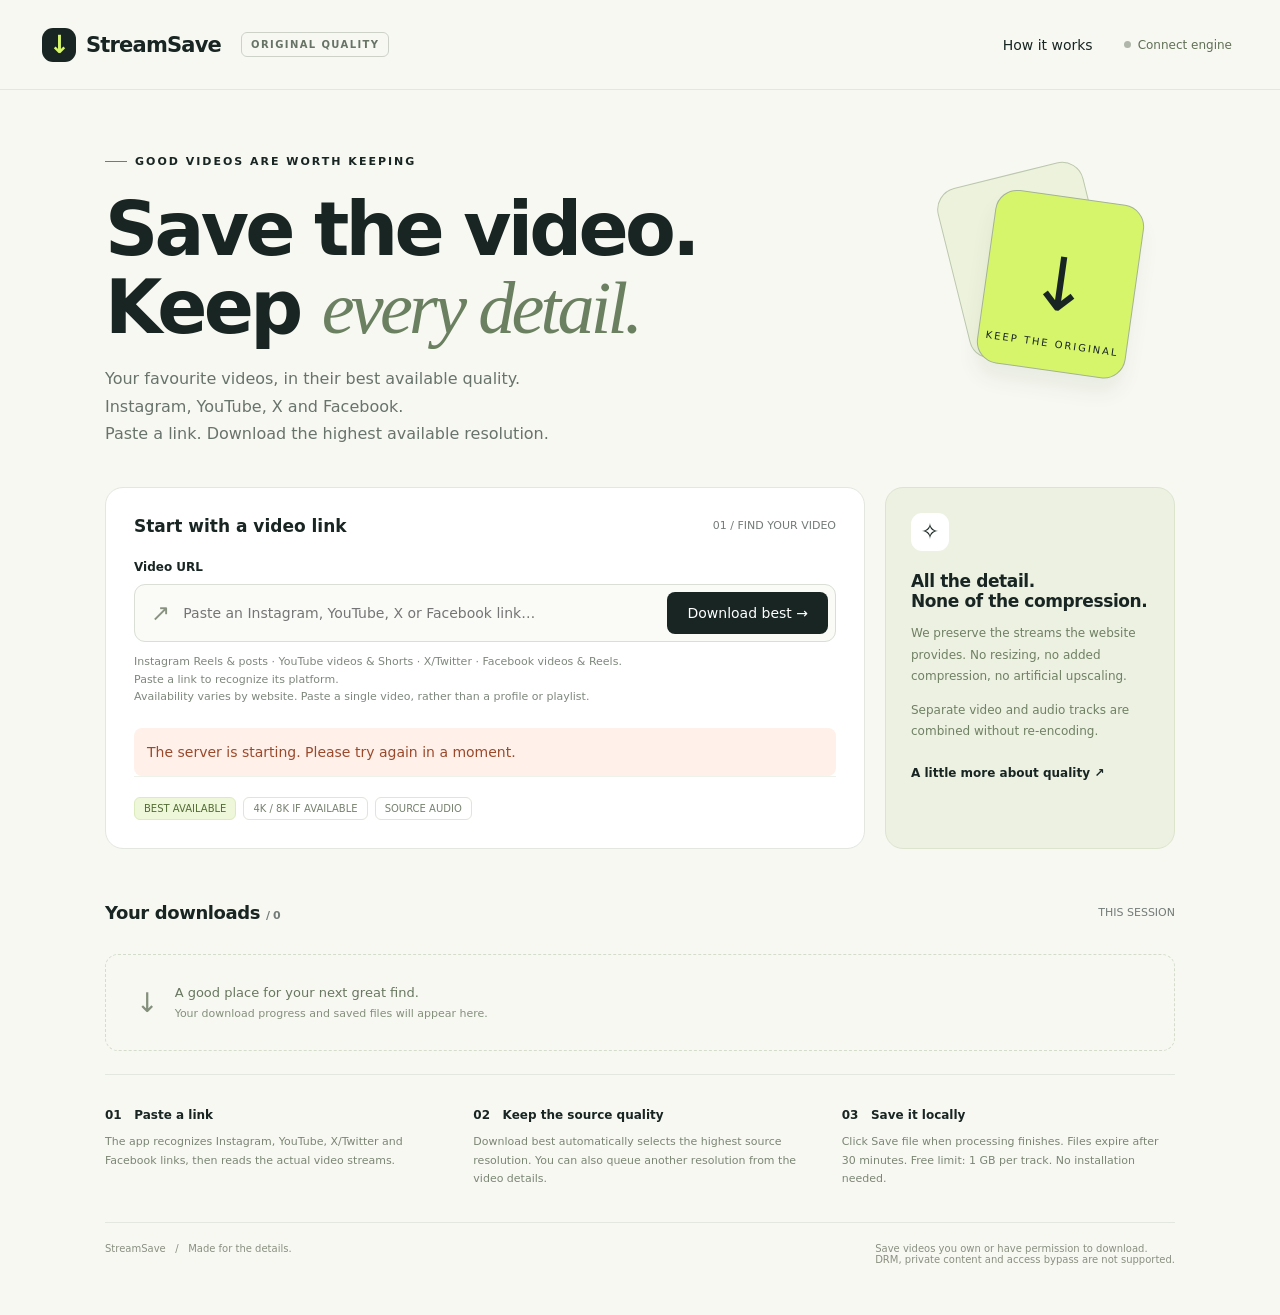
==== index.html @ 956f7fb9 "Host StreamSave as a single online video downloader" ====
<!doctype html><html lang="en"><head><meta charset="utf-8"><meta name="viewport" content="width=device-width,initial-scale=1"><meta name="description" content="Save supported videos at the highest available source quality with StreamSave and its local companion."><title>StreamSave · Keep the original</title><style>
:root{--ink:#182523;--muted:#737c79;--accent:#d7f56b;--line:#e2e7df;--paper:#f7f8f2}*{box-sizing:border-box}body{margin:0;background:var(--paper);color:var(--ink);font-family:Inter,ui-sans-serif,system-ui,-apple-system,sans-serif;font-size:14px}button,input,select{font:inherit}button,a,input,select{outline-offset:4px}button,a{ -webkit-tap-highlight-color:transparent}button{cursor:pointer}header{height:90px;max-width:1280px;margin:auto;display:flex;align-items:center;justify-content:space-between;padding:0 42px;border-bottom:1px solid var(--line)}.brand{display:flex;gap:10px;align-items:center;font-weight:760;font-size:21px;letter-spacing:-.8px}.logo{background:var(--ink);color:var(--accent);width:34px;height:34px;border-radius:11px;display:grid;place-items:center;font-size:25px}.tag{font-size:10px;text-transform:uppercase;letter-spacing:1.4px;border:1px solid #cdd2c9;padding:6px 9px;border-radius:6px;margin-left:10px;color:#667365}nav{display:flex;gap:25px;align-items:center}nav a{color:var(--ink);text-decoration:none}.status{display:flex;align-items:center;gap:7px;font-size:12px}.dot{width:7px;height:7px;background:#b0b6aa;border-radius:50%}.dot.online{background:#519a40}.shell{max-width:1130px;margin:auto;padding:65px 30px 30px}.eyebrow{font-size:11px;letter-spacing:2px;font-weight:650;display:flex;align-items:center;gap:8px}.eyebrow span{width:22px;height:1px;background:#708259}h1{font-size:clamp(42px,6.5vw,74px);line-height:1.05;letter-spacing:-3.7px;font-weight:600;margin:23px 0 18px}h1 em{font-family:Georgia,serif;font-weight:400;color:#6b8060}.intro{color:#68736c;font-size:16px;line-height:1.7;max-width:560px}.hero{position:relative}.art{position:absolute;right:18px;top:15px;width:215px;height:205px;transform:rotate(8deg)}.art-back{position:absolute;width:150px;height:175px;left:8px;top:6px;border:1px solid #bcc8ad;border-radius:22px;background:#edf2dd;transform:rotate(-22deg)}.art-front{position:absolute;left:45px;top:25px;width:150px;height:175px;border:1px solid #a4b394;border-radius:22px;background:var(--accent);display:flex;align-items:center;justify-content:center;box-shadow:0 15px 20px #243b1510;font-size:74px;font-weight:300}.art-label{position:absolute;bottom:27px;left:45px;font-size:10px;letter-spacing:2px;width:150px;text-align:center}.workspace{display:grid;grid-template-columns:minmax(0,1fr) 290px;gap:20px;margin-top:40px}.maincard,.sidecard{background:white;border:1px solid var(--line);border-radius:18px}.maincard{padding:28px}.cardtop{display:flex;align-items:center;justify-content:space-between;margin-bottom:24px}.cardtop h2{font-size:17px;margin:0;font-weight:600}.tiny{font-size:11px;color:var(--muted)}label{display:block;font-size:12px;font-weight:550;margin:0 0 10px}.urlbox{display:flex;gap:10px;padding:7px;border:1px solid #d9dfd4;border-radius:11px;background:#fafbf7;align-items:center}.urlbox span{padding-left:9px;color:#899280;font-size:23px}.urlbox input{min-width:0;width:100%;background:transparent;border:0;padding:10px 3px;color:var(--ink);outline:none}.primary{background:var(--ink);color:white;padding:13px 20px;border:0;border-radius:8px;white-space:nowrap}.primary:disabled{opacity:.5;cursor:wait}.hint{font-size:11px;line-height:1.6;color:#7e887c;margin:11px 0 22px}.qualities{display:flex;gap:7px;flex-wrap:wrap;border-top:1px solid #eff1eb;padding-top:20px}.pill{border:1px solid #dfe5d7;border-radius:6px;padding:5px 9px;font-size:10px;color:#75816e}.pill.active{background:#eef7d9;border-color:#dcebbe;color:#526c33}.sidecard{padding:25px;background:#ecf1e2;border-color:#dce4ce}.sideicon{width:38px;height:38px;background:white;border-radius:11px;display:grid;place-items:center;font-size:22px}.sidecard h3{font-size:17px;letter-spacing:-.4px;margin:20px 0 12px}.sidecard p{font-size:12px;line-height:1.8;color:#708063}.sidecard a{display:block;color:var(--ink);font-weight:600;font-size:12px;margin-top:23px;text-decoration:none}.result{padding-top:20px;border-top:1px solid var(--line);margin-top:20px}.result h3{margin:9px 0;font-size:18px}.result .row{display:flex;gap:12px;margin-top:18px}select{flex:1;min-width:0;border:1px solid var(--line);border-radius:8px;padding:10px;background:white}.download{background:var(--accent);color:var(--ink);font-weight:650}.note{font-size:11px;color:#73806a;margin-top:12px}.msg{padding:13px;border-radius:8px;background:#f5f6ed;margin:16px 0 0;line-height:1.6;white-space:pre-wrap;overflow-wrap:anywhere}.msg.error{background:#fff0e9;color:#9b492b}.library{margin-top:38px}.sectionhead{display:flex;align-items:center;justify-content:space-between;margin-bottom:16px}.sectionhead h2{font-size:18px;font-weight:600;letter-spacing:-.4px}.empty{border:1px dashed #d4ddcb;border-radius:13px;padding:30px;display:flex;align-items:center;gap:16px;color:#84907c}.empty strong{display:block;color:#68775f;font-weight:500;font-size:13px;margin-bottom:4px}.empty small{font-size:11px}.job{background:white;border:1px solid var(--line);padding:18px;border-radius:12px;margin-top:10px}.jobline{display:flex;justify-content:space-between;gap:16px}.jobtitle{font-weight:600;max-width:75%;overflow-wrap:anywhere}.jobstate{font-size:12px;color:#708063}.bar{height:4px;border-radius:9px;background:#eef2e8;overflow:hidden;margin:13px 0}.bar i{height:100%;display:block;background:#9cbe45;transition:width .3s}.save{color:var(--ink);background:var(--accent);border:0;padding:9px 14px;border-radius:6px;font-weight:550;display:inline-block;text-decoration:none;margin-top:10px}.features{display:grid;grid-template-columns:repeat(3,1fr);gap:35px;padding:33px 0;margin-top:23px;border-top:1px solid var(--line)}.features b{display:block;font-size:12px;font-weight:600}.features p{font-size:11px;color:#7b8674;line-height:1.7;margin-bottom:0}footer{border-top:1px solid var(--line);display:flex;justify-content:space-between;gap:20px;padding:20px 0;color:#899080;font-size:10px}.modal{position:fixed;inset:0;background:#18252377;z-index:10;display:grid;place-items:center;padding:20px}.modal[hidden],[hidden]{display:none!important}.dialog{background:var(--paper);border-radius:20px;padding:30px;width:min(550px,100%);max-height:90vh;overflow:auto}.dialog h2{margin-top:0;font-size:25px;letter-spacing:-1px}.dialog p,.dialog li{color:#68765f;line-height:1.8;font-size:13px}.dialog li{margin-bottom:12px}.dialog a{color:#476324}.dialog input{width:100%;padding:12px;background:white;border:1px solid #d5ddcc;border-radius:8px;margin-bottom:15px}.dialog .row{display:flex;justify-content:space-between;align-items:center;gap:12px}.textbutton{border:0;background:transparent;color:#607055}.steps{padding-left:21px}code{font-size:11px;background:#e9eddf;padding:3px;border-radius:4px}.setupnotice{padding:13px 17px;border-radius:10px;border:1px solid #dde5cb;background:#eff4e4;display:flex;align-items:center;justify-content:space-between;gap:10px;margin-top:27px;font-size:12px;color:#61764d}.setupnotice button{border:0;background:transparent;font-weight:650;color:#364b20}@media(max-width:850px){.art{display:none}.workspace{grid-template-columns:1fr}.sidecard{display:none}.shell{padding-top:42px}header{padding:0 25px}.tag{display:none}nav{gap:13px}.features{gap:18px}}@media(max-width:500px){h1{letter-spacing:-2.3px}.shell{padding:35px 18px 20px}header{height:72px;padding:0 18px}.brand{font-size:19px}nav>a{display:none}.maincard{padding:20px}.urlbox{flex-wrap:wrap}.urlbox input{width:calc(100% - 45px)}.urlbox .primary{width:100%}.features{grid-template-columns:1fr;gap:16px}.features p{margin-top:5px}.result .row{flex-direction:column}.intro{font-size:14px}.setupnotice{align-items:flex-start}.tiny{font-size:10px}footer{line-height:1.7}}
</style></head><body><header><div class="brand"><span class="logo">↓</span>StreamSave<span class="tag">Original quality</span></div><nav><a href="#how">How it works</a><button class="textbutton status" id="connect"><span class="dot" id="dot"></span><span id="connection">Connect engine</span></button></nav></header><main class="shell"><section class="hero"><div class="eyebrow"><span></span> GOOD VIDEOS ARE WORTH KEEPING</div><h1>Save the video.<br>Keep <em>every detail.</em></h1><p class="intro">Your favourite videos, in their best available quality.<br>Instagram, YouTube, X and Facebook.<br>Paste a link. Download the highest available resolution.</p><div class="art" aria-hidden="true"><div class="art-back"></div><div class="art-front">↓</div><div class="art-label">KEEP THE ORIGINAL</div></div></section><div class="setupnotice" id="setupNotice" hidden><span>A small local companion powers your downloads.</span><button id="setupButton">Set up once ↗</button></div><section class="workspace"><div class="maincard"><div class="cardtop"><h2>Start with a video link</h2><span class="tiny">01 / FIND YOUR VIDEO</span></div><form id="analyze"><label for="url">Video URL</label><div class="urlbox"><span aria-hidden="true">↗</span><input id="url" type="url" placeholder="Paste an Instagram, YouTube, X or Facebook link…" required autocomplete="off"><button class="primary" id="inspectButton">Download best →</button></div></form><p class="hint">Instagram Reels &amp; posts · YouTube videos &amp; Shorts · X/Twitter · Facebook videos &amp; Reels.<br><span id="detected" aria-live="polite">Paste a link to recognize its platform.</span><br>Availability varies by website. Paste a single video, rather than a profile or playlist.</p><div id="message" role="status" aria-live="polite" hidden></div><div class="result" id="result" hidden><span class="tiny" id="source"></span><h3 id="title"></h3><span class="tiny" id="details"></span><div class="row"><select id="quality" aria-label="Download quality"></select><button class="primary download" id="download">↓ Download video</button></div><p class="note">Original streams · No re-encoding · Audio included</p></div><div class="qualities"><span class="pill active">BEST AVAILABLE</span><span class="pill">4K / 8K IF AVAILABLE</span><span class="pill">SOURCE AUDIO</span></div></div><aside class="sidecard"><div class="sideicon">✧</div><h3>All the detail.<br>None of the compression.</h3><p>We preserve the streams the website provides. No resizing, no added compression, no artificial upscaling.</p><p>Separate video and audio tracks are combined without re-encoding.</p><a href="#how">A little more about quality ↗</a></aside></section><section class="library"><div class="sectionhead"><h2>Your downloads <span class="tiny" id="count">/ 0</span></h2><span class="tiny">THIS SESSION</span></div><div class="empty" id="empty"><span style="font-size:27px">↓</span><div><strong>A good place for your next great find.</strong><small>Your download progress and saved files will appear here.</small></div></div><div id="jobs" aria-live="polite"></div></section><section class="features" id="how"><div><b>01 &nbsp; Paste a link</b><p>The app recognizes Instagram, YouTube, X/Twitter and Facebook links, then reads the actual video streams.</p></div><div><b>02 &nbsp; Keep the source quality</b><p>Download best automatically selects the highest source resolution. You can also queue another resolution from the video details.</p></div><div><b>03 &nbsp; Save it locally</b><p>Click Save file when processing finishes. Files expire after 30 minutes. Free limit: 1 GB per track. No installation needed.</p></div></section><footer><span>StreamSave &nbsp; / &nbsp; Made for the details.</span><span>Save videos you own or have permission to download.<br>DRM, private content and access bypass are not supported.</span></footer></main><script>

const $=s=>document.querySelector(s);let engine='', key='', online=true, inspected=null, timer=null;const jobs=new Map();
function message(t,error=false){$('#message').hidden=!t;$('#message').className='msg'+(error?' error':'');$('#message').textContent=t}
async function api(path,data){const c=new AbortController(),t=setTimeout(()=>c.abort(),90000);try{const r=await fetch(engine+path,{method:data?'POST':'GET',headers:data?{'Content-Type':'application/json'}:{},body:data?JSON.stringify(data):undefined,signal:c.signal});let d=await r.json();if(!r.ok)throw new Error(d.error||'Request failed');return d}finally{clearTimeout(t)}}
async function health(){try{const d=await api('/api/health');online=true;$('#dot').classList.add('online');$('#connection').textContent='Online downloader';$('#setupNotice').hidden=true;return d}catch(e){online=false;$('#dot').classList.remove('online');$('#connection').textContent='Connect engine';$('#setupNotice').hidden=true;throw e}}
$('#connect').disabled=true;$('#connect').style.cursor='default';$('#connection').textContent='Online downloader';$('#dot').classList.add('online');
function recognizePlatform(value){try{const host=new URL(value).hostname.toLowerCase().replace(/\.$/,'');for(const [name,domains] of [['YouTube',['youtube.com','youtu.be','youtube-nocookie.com']],['Instagram',['instagram.com']],['X / Twitter',['x.com','twitter.com']],['Facebook',['facebook.com','fb.watch','fb.com']]])if(domains.some(d=>host===d||host.endsWith('.'+d)))return name;return 'Website'}catch{return null}}
$('#url').oninput=()=>{inspected=null;$('#result').hidden=true;const name=recognizePlatform($('#url').value.trim());$('#detected').textContent=name?name+' link recognized · Highest resolution selected automatically.':'Paste a link to recognize its platform.'};$('#analyze').onsubmit=async e=>{e.preventDefault();$('#inspectButton').disabled=true;$('#inspectButton').textContent='Checking…';$('#result').hidden=true;message('Reading available video streams…');try{const url=$('#url').value.trim();const d=await api('/api/inspect',{url});inspected={...d,url};$('#source').textContent=d.source.toUpperCase();$('#title').textContent=d.title;$('#details').textContent=[d.duration?Math.floor(d.duration/60)+' min '+Math.floor(d.duration%60)+' sec':'',d.maxHeight?d.maxHeight+'p maximum':'Source resolution'].filter(Boolean).join(' · ');$('#quality').replaceChildren();for(const [value,label] of [['best','Best available · original quality'],...d.heights.map(h=>[String(h),'Up to '+h+'p'])]){const o=document.createElement('option');o.value=value;o.textContent=label;$('#quality').append(o)}$('#result').hidden=false;message('Video recognized. Starting highest-resolution download…');await queueDownload('best')}catch(e){inspected=null;message(e.message==='Failed to fetch'?'Connection lost. The server connection was interrupted. Please try again.':e.message,true)}finally{$('#inspectButton').disabled=false;$('#inspectButton').textContent='Download best →'}};
function render(){const root=$('#jobs');root.replaceChildren();$('#empty').hidden=jobs.size>0;$('#count').textContent='/ '+jobs.size;for(const j of [...jobs.values()].reverse()){const card=document.createElement('div');card.className='job';const row=document.createElement('div');row.className='jobline';const title=document.createElement('div');title.className='jobtitle';title.textContent=j.title;const state=document.createElement('span');state.className='jobstate';state.textContent=j.status+(j.percent!=null?' · '+j.percent+'%':'');row.append(title,state);card.append(row);const bar=document.createElement('div');bar.className='bar';const fill=document.createElement('i');fill.style.width=(j.percent||0)+'%';bar.append(fill);card.append(bar);if(j.error){const error=document.createElement('div');error.className='msg error';error.textContent=j.error;card.append(error)}if(j.status==='Ready'){const a=document.createElement('a');a.className='save';a.textContent='↓ Save file · '+(j.size/1024/1024).toFixed(1)+' MB';a.href=engine+'/api/files/'+j.id;a.setAttribute('download','');a.referrerPolicy='no-referrer';card.append(a)}root.append(card)}}
async function poll(){let active=false;for(const [id,j] of jobs){if(j.status==='Ready'||j.status==='Failed')continue;try{Object.assign(j,await api('/api/jobs/'+id));j.pollErrors=0}catch(e){j.pollErrors=(j.pollErrors||0)+1;if(j.pollErrors>=5){j.status='Failed';j.error='Connection lost. Reload this page and try again.'}}if(!['Ready','Failed'].includes(j.status))active=true}render();timer=active?setTimeout(poll,1500):null}
async function queueDownload(quality){if(!inspected)return;$('#download').disabled=true;try{const d=await api('/api/download',{url:inspected.url,quality:quality||$('#quality').value});jobs.set(d.id,{id:d.id,title:inspected.title,status:'Queued'});render();if(!timer){timer=true;poll()}message('Download queued at '+(quality==='best'?'the highest available source resolution':quality+'p maximum')+'. Your video is processing online.')}catch(e){message(e.message,true)}finally{$('#download').disabled=false}};$('#download').onclick=()=>queueDownload($('#quality').value);
health().catch(()=>{message('The server is starting. Please try again in a moment.',true)});
</script></body></html>
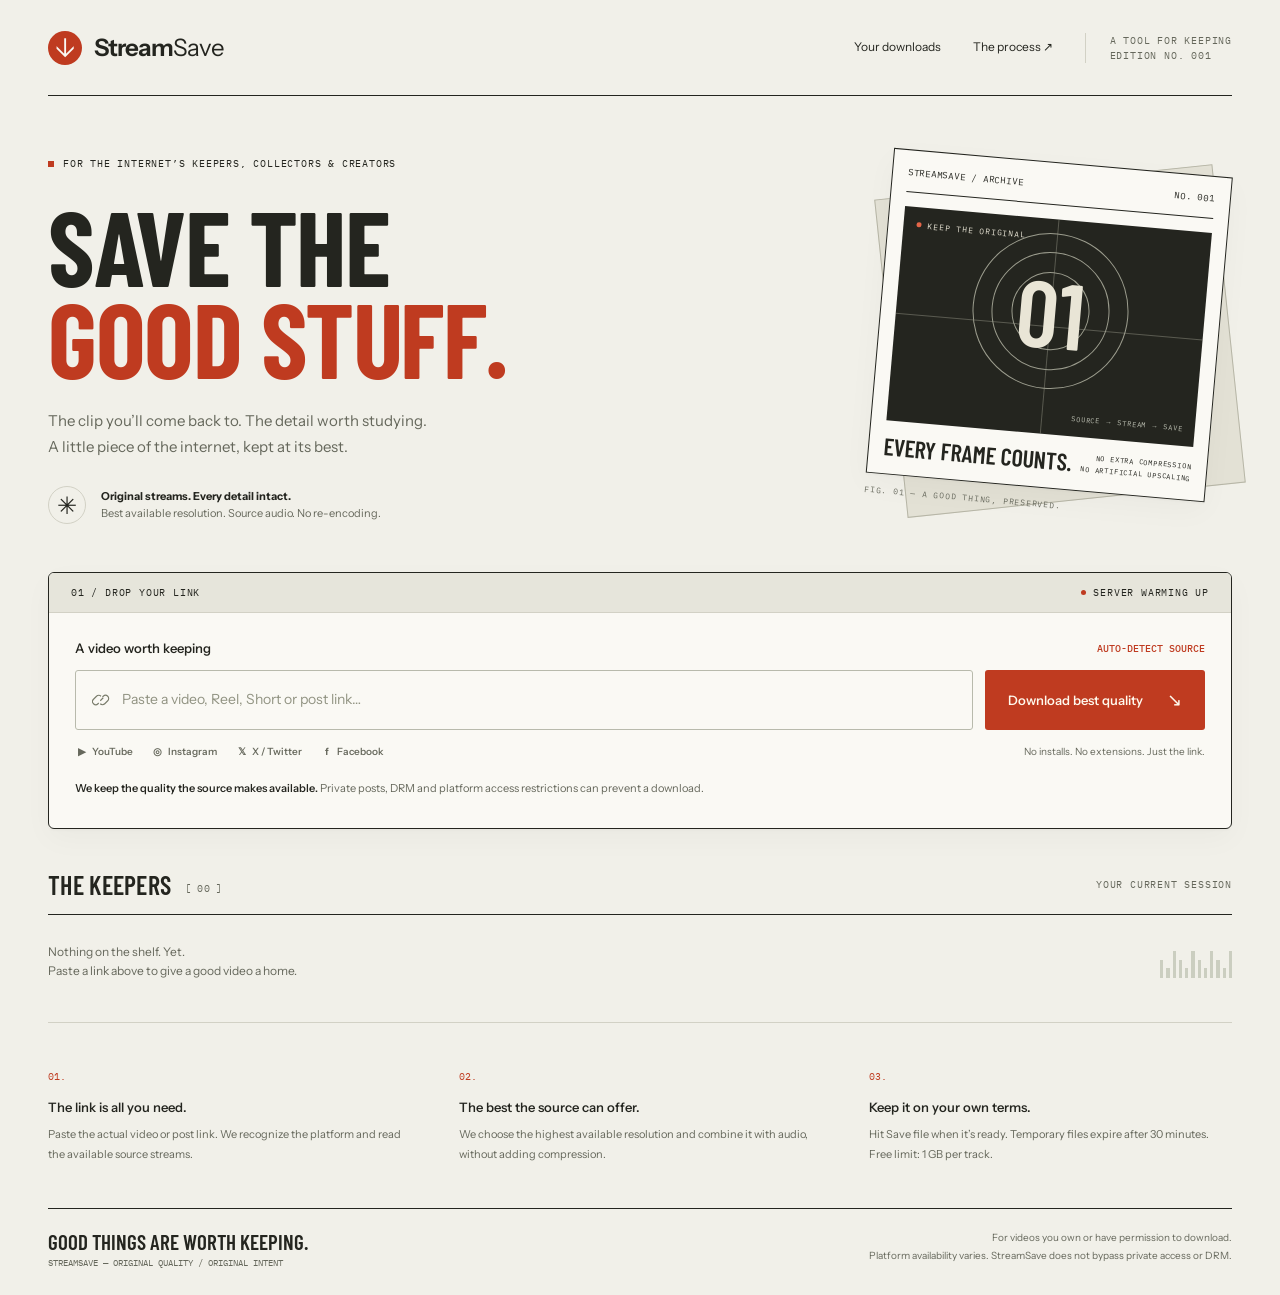
==== commit 84404292: "Build Film Archive identity with self-hosted typography, custom tokens and tested download states" ====
--- a/index.html
+++ b/index.html
@@ -1,16 +1 @@
-<!doctype html><html lang="en"><head><meta charset="utf-8"><meta name="viewport" content="width=device-width,initial-scale=1"><meta name="description" content="Save supported videos at the highest available source quality with StreamSave and its local companion."><title>StreamSave · Keep the original</title><style>
-:root{--ink:#182523;--muted:#737c79;--accent:#d7f56b;--line:#e2e7df;--paper:#f7f8f2}*{box-sizing:border-box}body{margin:0;background:var(--paper);color:var(--ink);font-family:Inter,ui-sans-serif,system-ui,-apple-system,sans-serif;font-size:14px}button,input,select{font:inherit}button,a,input,select{outline-offset:4px}button,a{ -webkit-tap-highlight-color:transparent}button{cursor:pointer}header{height:90px;max-width:1280px;margin:auto;display:flex;align-items:center;justify-content:space-between;padding:0 42px;border-bottom:1px solid var(--line)}.brand{display:flex;gap:10px;align-items:center;font-weight:760;font-size:21px;letter-spacing:-.8px}.logo{background:var(--ink);color:var(--accent);width:34px;height:34px;border-radius:11px;display:grid;place-items:center;font-size:25px}.tag{font-size:10px;text-transform:uppercase;letter-spacing:1.4px;border:1px solid #cdd2c9;padding:6px 9px;border-radius:6px;margin-left:10px;color:#667365}nav{display:flex;gap:25px;align-items:center}nav a{color:var(--ink);text-decoration:none}.status{display:flex;align-items:center;gap:7px;font-size:12px}.dot{width:7px;height:7px;background:#b0b6aa;border-radius:50%}.dot.online{background:#519a40}.shell{max-width:1130px;margin:auto;padding:65px 30px 30px}.eyebrow{font-size:11px;letter-spacing:2px;font-weight:650;display:flex;align-items:center;gap:8px}.eyebrow span{width:22px;height:1px;background:#708259}h1{font-size:clamp(42px,6.5vw,74px);line-height:1.05;letter-spacing:-3.7px;font-weight:600;margin:23px 0 18px}h1 em{font-family:Georgia,serif;font-weight:400;color:#6b8060}.intro{color:#68736c;font-size:16px;line-height:1.7;max-width:560px}.hero{position:relative}.art{position:absolute;right:18px;top:15px;width:215px;height:205px;transform:rotate(8deg)}.art-back{position:absolute;width:150px;height:175px;left:8px;top:6px;border:1px solid #bcc8ad;border-radius:22px;background:#edf2dd;transform:rotate(-22deg)}.art-front{position:absolute;left:45px;top:25px;width:150px;height:175px;border:1px solid #a4b394;border-radius:22px;background:var(--accent);display:flex;align-items:center;justify-content:center;box-shadow:0 15px 20px #243b1510;font-size:74px;font-weight:300}.art-label{position:absolute;bottom:27px;left:45px;font-size:10px;letter-spacing:2px;width:150px;text-align:center}.workspace{display:grid;grid-template-columns:minmax(0,1fr) 290px;gap:20px;margin-top:40px}.maincard,.sidecard{background:white;border:1px solid var(--line);border-radius:18px}.maincard{padding:28px}.cardtop{display:flex;align-items:center;justify-content:space-between;margin-bottom:24px}.cardtop h2{font-size:17px;margin:0;font-weight:600}.tiny{font-size:11px;color:var(--muted)}label{display:block;font-size:12px;font-weight:550;margin:0 0 10px}.urlbox{display:flex;gap:10px;padding:7px;border:1px solid #d9dfd4;border-radius:11px;background:#fafbf7;align-items:center}.urlbox span{padding-left:9px;color:#899280;font-size:23px}.urlbox input{min-width:0;width:100%;background:transparent;border:0;padding:10px 3px;color:var(--ink);outline:none}.primary{background:var(--ink);color:white;padding:13px 20px;border:0;border-radius:8px;white-space:nowrap}.primary:disabled{opacity:.5;cursor:wait}.hint{font-size:11px;line-height:1.6;color:#7e887c;margin:11px 0 22px}.qualities{display:flex;gap:7px;flex-wrap:wrap;border-top:1px solid #eff1eb;padding-top:20px}.pill{border:1px solid #dfe5d7;border-radius:6px;padding:5px 9px;font-size:10px;color:#75816e}.pill.active{background:#eef7d9;border-color:#dcebbe;color:#526c33}.sidecard{padding:25px;background:#ecf1e2;border-color:#dce4ce}.sideicon{width:38px;height:38px;background:white;border-radius:11px;display:grid;place-items:center;font-size:22px}.sidecard h3{font-size:17px;letter-spacing:-.4px;margin:20px 0 12px}.sidecard p{font-size:12px;line-height:1.8;color:#708063}.sidecard a{display:block;color:var(--ink);font-weight:600;font-size:12px;margin-top:23px;text-decoration:none}.result{padding-top:20px;border-top:1px solid var(--line);margin-top:20px}.result h3{margin:9px 0;font-size:18px}.result .row{display:flex;gap:12px;margin-top:18px}select{flex:1;min-width:0;border:1px solid var(--line);border-radius:8px;padding:10px;background:white}.download{background:var(--accent);color:var(--ink);font-weight:650}.note{font-size:11px;color:#73806a;margin-top:12px}.msg{padding:13px;border-radius:8px;background:#f5f6ed;margin:16px 0 0;line-height:1.6;white-space:pre-wrap;overflow-wrap:anywhere}.msg.error{background:#fff0e9;color:#9b492b}.library{margin-top:38px}.sectionhead{display:flex;align-items:center;justify-content:space-between;margin-bottom:16px}.sectionhead h2{font-size:18px;font-weight:600;letter-spacing:-.4px}.empty{border:1px dashed #d4ddcb;border-radius:13px;padding:30px;display:flex;align-items:center;gap:16px;color:#84907c}.empty strong{display:block;color:#68775f;font-weight:500;font-size:13px;margin-bottom:4px}.empty small{font-size:11px}.job{background:white;border:1px solid var(--line);padding:18px;border-radius:12px;margin-top:10px}.jobline{display:flex;justify-content:space-between;gap:16px}.jobtitle{font-weight:600;max-width:75%;overflow-wrap:anywhere}.jobstate{font-size:12px;color:#708063}.bar{height:4px;border-radius:9px;background:#eef2e8;overflow:hidden;margin:13px 0}.bar i{height:100%;display:block;background:#9cbe45;transition:width .3s}.save{color:var(--ink);background:var(--accent);border:0;padding:9px 14px;border-radius:6px;font-weight:550;display:inline-block;text-decoration:none;margin-top:10px}.features{display:grid;grid-template-columns:repeat(3,1fr);gap:35px;padding:33px 0;margin-top:23px;border-top:1px solid var(--line)}.features b{display:block;font-size:12px;font-weight:600}.features p{font-size:11px;color:#7b8674;line-height:1.7;margin-bottom:0}footer{border-top:1px solid var(--line);display:flex;justify-content:space-between;gap:20px;padding:20px 0;color:#899080;font-size:10px}.modal{position:fixed;inset:0;background:#18252377;z-index:10;display:grid;place-items:center;padding:20px}.modal[hidden],[hidden]{display:none!important}.dialog{background:var(--paper);border-radius:20px;padding:30px;width:min(550px,100%);max-height:90vh;overflow:auto}.dialog h2{margin-top:0;font-size:25px;letter-spacing:-1px}.dialog p,.dialog li{color:#68765f;line-height:1.8;font-size:13px}.dialog li{margin-bottom:12px}.dialog a{color:#476324}.dialog input{width:100%;padding:12px;background:white;border:1px solid #d5ddcc;border-radius:8px;margin-bottom:15px}.dialog .row{display:flex;justify-content:space-between;align-items:center;gap:12px}.textbutton{border:0;background:transparent;color:#607055}.steps{padding-left:21px}code{font-size:11px;background:#e9eddf;padding:3px;border-radius:4px}.setupnotice{padding:13px 17px;border-radius:10px;border:1px solid #dde5cb;background:#eff4e4;display:flex;align-items:center;justify-content:space-between;gap:10px;margin-top:27px;font-size:12px;color:#61764d}.setupnotice button{border:0;background:transparent;font-weight:650;color:#364b20}@media(max-width:850px){.art{display:none}.workspace{grid-template-columns:1fr}.sidecard{display:none}.shell{padding-top:42px}header{padding:0 25px}.tag{display:none}nav{gap:13px}.features{gap:18px}}@media(max-width:500px){h1{letter-spacing:-2.3px}.shell{padding:35px 18px 20px}header{height:72px;padding:0 18px}.brand{font-size:19px}nav>a{display:none}.maincard{padding:20px}.urlbox{flex-wrap:wrap}.urlbox input{width:calc(100% - 45px)}.urlbox .primary{width:100%}.features{grid-template-columns:1fr;gap:16px}.features p{margin-top:5px}.result .row{flex-direction:column}.intro{font-size:14px}.setupnotice{align-items:flex-start}.tiny{font-size:10px}footer{line-height:1.7}}
-</style></head><body><header><div class="brand"><span class="logo">↓</span>StreamSave<span class="tag">Original quality</span></div><nav><a href="#how">How it works</a><button class="textbutton status" id="connect"><span class="dot" id="dot"></span><span id="connection">Connect engine</span></button></nav></header><main class="shell"><section class="hero"><div class="eyebrow"><span></span> GOOD VIDEOS ARE WORTH KEEPING</div><h1>Save the video.<br>Keep <em>every detail.</em></h1><p class="intro">Your favourite videos, in their best available quality.<br>Instagram, YouTube, X and Facebook.<br>Paste a link. Download the highest available resolution.</p><div class="art" aria-hidden="true"><div class="art-back"></div><div class="art-front">↓</div><div class="art-label">KEEP THE ORIGINAL</div></div></section><div class="setupnotice" id="setupNotice" hidden><span>A small local companion powers your downloads.</span><button id="setupButton">Set up once ↗</button></div><section class="workspace"><div class="maincard"><div class="cardtop"><h2>Start with a video link</h2><span class="tiny">01 / FIND YOUR VIDEO</span></div><form id="analyze"><label for="url">Video URL</label><div class="urlbox"><span aria-hidden="true">↗</span><input id="url" type="url" placeholder="Paste an Instagram, YouTube, X or Facebook link…" required autocomplete="off"><button class="primary" id="inspectButton">Download best →</button></div></form><p class="hint">Instagram Reels &amp; posts · YouTube videos &amp; Shorts · X/Twitter · Facebook videos &amp; Reels.<br><span id="detected" aria-live="polite">Paste a link to recognize its platform.</span><br>Availability varies by website. Paste a single video, rather than a profile or playlist.</p><div id="message" role="status" aria-live="polite" hidden></div><div class="result" id="result" hidden><span class="tiny" id="source"></span><h3 id="title"></h3><span class="tiny" id="details"></span><div class="row"><select id="quality" aria-label="Download quality"></select><button class="primary download" id="download">↓ Download video</button></div><p class="note">Original streams · No re-encoding · Audio included</p></div><div class="qualities"><span class="pill active">BEST AVAILABLE</span><span class="pill">4K / 8K IF AVAILABLE</span><span class="pill">SOURCE AUDIO</span></div></div><aside class="sidecard"><div class="sideicon">✧</div><h3>All the detail.<br>None of the compression.</h3><p>We preserve the streams the website provides. No resizing, no added compression, no artificial upscaling.</p><p>Separate video and audio tracks are combined without re-encoding.</p><a href="#how">A little more about quality ↗</a></aside></section><section class="library"><div class="sectionhead"><h2>Your downloads <span class="tiny" id="count">/ 0</span></h2><span class="tiny">THIS SESSION</span></div><div class="empty" id="empty"><span style="font-size:27px">↓</span><div><strong>A good place for your next great find.</strong><small>Your download progress and saved files will appear here.</small></div></div><div id="jobs" aria-live="polite"></div></section><section class="features" id="how"><div><b>01 &nbsp; Paste a link</b><p>The app recognizes Instagram, YouTube, X/Twitter and Facebook links, then reads the actual video streams.</p></div><div><b>02 &nbsp; Keep the source quality</b><p>Download best automatically selects the highest source resolution. You can also queue another resolution from the video details.</p></div><div><b>03 &nbsp; Save it locally</b><p>Click Save file when processing finishes. Files expire after 30 minutes. Free limit: 1 GB per track. No installation needed.</p></div></section><footer><span>StreamSave &nbsp; / &nbsp; Made for the details.</span><span>Save videos you own or have permission to download.<br>DRM, private content and access bypass are not supported.</span></footer></main><script>
-
-const $=s=>document.querySelector(s);let engine='', key='', online=true, inspected=null, timer=null;const jobs=new Map();
-function message(t,error=false){$('#message').hidden=!t;$('#message').className='msg'+(error?' error':'');$('#message').textContent=t}
-async function api(path,data){const c=new AbortController(),t=setTimeout(()=>c.abort(),90000);try{const r=await fetch(engine+path,{method:data?'POST':'GET',headers:data?{'Content-Type':'application/json'}:{},body:data?JSON.stringify(data):undefined,signal:c.signal});let d=await r.json();if(!r.ok)throw new Error(d.error||'Request failed');return d}finally{clearTimeout(t)}}
-async function health(){try{const d=await api('/api/health');online=true;$('#dot').classList.add('online');$('#connection').textContent='Online downloader';$('#setupNotice').hidden=true;return d}catch(e){online=false;$('#dot').classList.remove('online');$('#connection').textContent='Connect engine';$('#setupNotice').hidden=true;throw e}}
-$('#connect').disabled=true;$('#connect').style.cursor='default';$('#connection').textContent='Online downloader';$('#dot').classList.add('online');
-function recognizePlatform(value){try{const host=new URL(value).hostname.toLowerCase().replace(/\.$/,'');for(const [name,domains] of [['YouTube',['youtube.com','youtu.be','youtube-nocookie.com']],['Instagram',['instagram.com']],['X / Twitter',['x.com','twitter.com']],['Facebook',['facebook.com','fb.watch','fb.com']]])if(domains.some(d=>host===d||host.endsWith('.'+d)))return name;return 'Website'}catch{return null}}
-$('#url').oninput=()=>{inspected=null;$('#result').hidden=true;const name=recognizePlatform($('#url').value.trim());$('#detected').textContent=name?name+' link recognized · Highest resolution selected automatically.':'Paste a link to recognize its platform.'};$('#analyze').onsubmit=async e=>{e.preventDefault();$('#inspectButton').disabled=true;$('#inspectButton').textContent='Checking…';$('#result').hidden=true;message('Reading available video streams…');try{const url=$('#url').value.trim();const d=await api('/api/inspect',{url});inspected={...d,url};$('#source').textContent=d.source.toUpperCase();$('#title').textContent=d.title;$('#details').textContent=[d.duration?Math.floor(d.duration/60)+' min '+Math.floor(d.duration%60)+' sec':'',d.maxHeight?d.maxHeight+'p maximum':'Source resolution'].filter(Boolean).join(' · ');$('#quality').replaceChildren();for(const [value,label] of [['best','Best available · original quality'],...d.heights.map(h=>[String(h),'Up to '+h+'p'])]){const o=document.createElement('option');o.value=value;o.textContent=label;$('#quality').append(o)}$('#result').hidden=false;message('Video recognized. Starting highest-resolution download…');await queueDownload('best')}catch(e){inspected=null;message(e.message==='Failed to fetch'?'Connection lost. The server connection was interrupted. Please try again.':e.message,true)}finally{$('#inspectButton').disabled=false;$('#inspectButton').textContent='Download best →'}};
-function render(){const root=$('#jobs');root.replaceChildren();$('#empty').hidden=jobs.size>0;$('#count').textContent='/ '+jobs.size;for(const j of [...jobs.values()].reverse()){const card=document.createElement('div');card.className='job';const row=document.createElement('div');row.className='jobline';const title=document.createElement('div');title.className='jobtitle';title.textContent=j.title;const state=document.createElement('span');state.className='jobstate';state.textContent=j.status+(j.percent!=null?' · '+j.percent+'%':'');row.append(title,state);card.append(row);const bar=document.createElement('div');bar.className='bar';const fill=document.createElement('i');fill.style.width=(j.percent||0)+'%';bar.append(fill);card.append(bar);if(j.error){const error=document.createElement('div');error.className='msg error';error.textContent=j.error;card.append(error)}if(j.status==='Ready'){const a=document.createElement('a');a.className='save';a.textContent='↓ Save file · '+(j.size/1024/1024).toFixed(1)+' MB';a.href=engine+'/api/files/'+j.id;a.setAttribute('download','');a.referrerPolicy='no-referrer';card.append(a)}root.append(card)}}
-async function poll(){let active=false;for(const [id,j] of jobs){if(j.status==='Ready'||j.status==='Failed')continue;try{Object.assign(j,await api('/api/jobs/'+id));j.pollErrors=0}catch(e){j.pollErrors=(j.pollErrors||0)+1;if(j.pollErrors>=5){j.status='Failed';j.error='Connection lost. Reload this page and try again.'}}if(!['Ready','Failed'].includes(j.status))active=true}render();timer=active?setTimeout(poll,1500):null}
-async function queueDownload(quality){if(!inspected)return;$('#download').disabled=true;try{const d=await api('/api/download',{url:inspected.url,quality:quality||$('#quality').value});jobs.set(d.id,{id:d.id,title:inspected.title,status:'Queued'});render();if(!timer){timer=true;poll()}message('Download queued at '+(quality==='best'?'the highest available source resolution':quality+'p maximum')+'. Your video is processing online.')}catch(e){message(e.message,true)}finally{$('#download').disabled=false}};$('#download').onclick=()=>queueDownload($('#quality').value);
-health().catch(()=>{message('The server is starting. Please try again in a moment.',true)});
-</script></body></html>
+<!doctype html><html lang="en"><head><meta charset="utf-8"><meta name="viewport" content="width=device-width,initial-scale=1"><meta name="theme-color" content="#f1f0e9"><meta name="description" content="An online home for the videos worth keeping. Download public videos at the best available source resolution, with original audio and no re-encoding."><title>StreamSave — Save the good stuff.</title><link rel="icon" type="image/svg+xml" href="/assets/icon.svg"><link rel="preload" href="/fonts/barlow-1.woff2" as="font" type="font/woff2" crossorigin><link rel="preload" href="/fonts/instrument-0.woff2" as="font" type="font/woff2" crossorigin><link rel="stylesheet" href="/assets/design-system.css"><script src="/assets/app.js" defer></script></head><body><a class="skip-link" href="#video-url">Skip to video link</a><div class="shell"><header class="masthead"><a class="brand" href="/" aria-label="StreamSave home"><span class="brand-mark" aria-hidden="true">↓</span><span class="brand-name">Stream<span>Save</span></span></a><nav class="nav" aria-label="Main navigation"><a href="#your-downloads">Your downloads</a><a href="#how-it-works">The process ↗</a><span class="edition mono muted">A TOOL FOR KEEPING<br>EDITION NO. 001</span></nav></header><main><section class="hero" aria-labelledby="hero-title"><div><div class="overline mono"><span class="little-square" aria-hidden="true"></span>FOR THE INTERNET’S KEEPERS, COLLECTORS &amp; CREATORS</div><h1 id="hero-title">Save the<br><span class="outline">good stuff.</span></h1><p class="lede">The clip you’ll come back to. The detail worth studying.<br>A little piece of the internet, kept at its best.</p><div class="quality-seal"><span class="seal-symbol" aria-hidden="true">✳</span><p><strong>Original streams. Every detail intact.</strong><br><span class="muted">Best available resolution. Source audio. No re-encoding.</span></p></div></div><div class="film-object" aria-hidden="true"><div class="film-shadow"></div><div class="film-paper"><div class="film-top mono"><span>STREAMSAVE / ARCHIVE</span><span>NO. 001</span></div><div class="frame-art"><div class="art-rec mono"><span class="rec-dot"></span> KEEP THE ORIGINAL</div><div class="target"><strong>01</strong></div><div class="crosshair"></div><div class="art-caption mono">SOURCE → STREAM → SAVE</div></div><div class="film-bottom"><strong>Every frame counts.</strong><span class="mono">NO EXTRA COMPRESSION<br>NO ARTIFICIAL UPSCALING</span></div></div><span class="number-label mono">FIG. 01 — A GOOD THING, PRESERVED.</span></div></section><section class="download-desk" aria-label="Video downloader"><div class="desk-label mono"><span>01 / DROP YOUR LINK</span><span class="status"><span class="status-light" id="service-light"></span><span id="service-state">ONLINE DOWNLOADER</span></span></div><div class="desk-body"><form id="download-form"><label class="input-label" for="video-url"><span>A video worth keeping</span><span class="platform-detected" id="platform-detected" aria-live="polite">AUTO-DETECT SOURCE</span></label><div class="input-row"><div class="input-wrap"><svg class="link-icon" width="18" height="18" viewBox="0 0 24 24" fill="none" aria-hidden="true"><path d="m10 13 4-4M8 16l-1 1a4.2 4.2 0 0 1-6-6l4-4a4.2 4.2 0 0 1 6 0m2 1 1-1a4.2 4.2 0 0 1 6 6l-4 4a4.2 4.2 0 0 1-6 0" stroke="currentColor" stroke-width="1.5" transform="translate(1 0)"/></svg><input id="video-url" class="video-url" type="url" required placeholder="Paste a video, Reel, Short or post link…" autocomplete="off" spellcheck="false" aria-describedby="source-note"></div><button type="submit" class="ss-button" id="submit-button"><span id="submit-label">Download best quality</span><span class="button-icon" id="submit-icon" aria-hidden="true">↘</span></button></div></form><div class="helper-row"><div class="platforms" aria-label="Supported platform link types"><span class="platform-name"><span class="platform-icon" aria-hidden="true">▶</span>YouTube</span><span class="platform-name"><span class="platform-icon" aria-hidden="true">◎</span>Instagram</span><span class="platform-name"><span class="platform-icon" aria-hidden="true">𝕏</span>X / Twitter</span><span class="platform-name"><span class="platform-icon" aria-hidden="true">f</span>Facebook</span></div><span>No installs. No extensions. Just the link.</span></div><p class="source-note" id="source-note"><strong>We keep the quality the source makes available.</strong> Private posts, DRM and platform access restrictions can prevent a download.</p><div class="notice" id="notice" role="status" aria-live="polite" hidden><div id="notice-text"></div><button type="button" id="retry-button" hidden>Try this link again →</button></div><article class="video-sheet" id="video-sheet" hidden><img class="video-image" id="video-thumbnail" alt="" hidden referrerpolicy="no-referrer"><div class="video-image placeholder" id="video-placeholder" aria-hidden="true">▶</div><div><div class="mono muted" id="video-source"></div><h2 id="video-title"></h2><div class="video-data mono"><span id="video-resolution"></span><span id="video-duration"></span></div><div class="video-actions"><select class="ss-select" id="quality-select" aria-label="Resolution for another download"></select><button class="ss-button secondary" type="button" id="queue-alternate">Download another version ↓</button></div></div></article></div></section><section class="library" id="your-downloads" aria-labelledby="downloads-heading"><div class="section-title"><h2 id="downloads-heading">The keepers <span class="count" id="download-count">[ 00 ]</span></h2><span class="mono muted">YOUR CURRENT SESSION</span></div><div class="empty-state" id="empty-state"><p>Nothing on the shelf. Yet.<br>Paste a link above to give a good video a home.</p><div class="empty-line" aria-hidden="true"><i></i><i></i><i></i><i></i><i></i><i></i><i></i><i></i><i></i><i></i><i></i><i></i></div></div><div id="download-list" aria-live="polite" aria-atomic="false"></div></section><section class="footnotes" id="how-it-works" aria-label="How StreamSave works"><div><span class="num">01.</span><h3>The link is all you need.</h3><p>Paste the actual video or post link. We recognize the platform and read the available source streams.</p></div><div><span class="num">02.</span><h3>The best the source can offer.</h3><p>We choose the highest available resolution and combine it with audio, without adding compression.</p></div><div><span class="num">03.</span><h3>Keep it on your own terms.</h3><p>Hit Save file when it’s ready. Temporary files expire after 30 minutes. Free limit: 1 GB per track.</p></div></section></main><footer class="footer"><div><div class="logo-small">Good things are worth keeping.</div><div class="edition-note">STREAMSAVE — ORIGINAL QUALITY / ORIGINAL INTENT</div></div><p>For videos you own or have permission to download.<br>Platform availability varies. StreamSave does not bypass private access or DRM.</p></footer></div></body></html>
--- a/assets/design-system.css
+++ b/assets/design-system.css
@@ -0,0 +1,17 @@
+/* StreamSave / Film Archive, edition 01. Custom primitives and semantic tokens. */
+@import url('/fonts/barlow.css');
+@import url('/fonts/instrument.css');
+@import url('/fonts/plexmono.css');
+@import url('/fonts/tamil.css');
+:root{
+ --paper:#f1f0e9;--paper-raised:#faf9f4;--ink:#24251f;--ink-soft:#66685c;
+ --vermilion:#bf3b20;--vermilion-hover:#a42f18;--orange-surface:#eee2d6;--line:#d2d1c5;
+ --olive:#5a6240;--success-surface:#e6e9db;--error-surface:#f1ded6;
+ --font-display:'Barlow Condensed';--font-body:'Instrument Sans','Noto Sans Tamil';--font-data:'IBM Plex Mono';
+ --space-1:4px;--space-2:8px;--space-3:12px;--space-4:16px;--space-5:24px;--space-6:32px;--space-7:48px;--space-8:64px;--space-9:96px;
+ --radius-control:3px;--radius-paper:6px;--radius-round:50%;
+ --shadow-paper:0 2px 2px #24251f05,0 10px 30px #24251f08;--shadow-focus:0 0 0 3px #bf3b202e;
+ --ease-cut:cubic-bezier(.16,1,.3,1);--duration-quick:180ms;
+ color-scheme:light;
+}
+*{box-sizing:border-box}html{scroll-behavior:smooth}body{margin:0;background:var(--paper);color:var(--ink);font:15px/1.55 var(--font-body);-webkit-font-smoothing:antialiased}button,input,select{font:inherit}a{color:inherit;text-underline-offset:4px}button{cursor:pointer}button,a,input,select{outline-offset:5px}button:focus-visible,a:focus-visible,input:focus-visible,select:focus-visible{outline:2px solid var(--vermilion)}button:disabled{cursor:wait;opacity:.65}[hidden]{display:none!important}button{touch-action:manipulation}.shell{width:min(1248px,calc(100% - 96px));margin:auto}.mono{font:10px/1.5 var(--font-data);letter-spacing:.8px;text-transform:uppercase}.muted{color:var(--ink-soft)}.masthead{height:96px;display:flex;justify-content:space-between;align-items:center;border-bottom:1px solid var(--ink)}.brand{display:flex;align-items:center;gap:12px;text-decoration:none}.brand-mark{width:34px;height:34px;background:var(--vermilion);color:var(--paper-raised);display:grid;place-items:center;border-radius:50%;font-size:26px;line-height:1}.brand-name{font-weight:650;letter-spacing:-1px;font-size:24px}.brand-name span{font-weight:400}.nav{display:flex;align-items:center;gap:32px}.nav a{font-size:12px;text-decoration:none}.edition{border-left:1px solid var(--line);padding-left:24px}.hero{display:grid;grid-template-columns:1.4fr .72fr;align-items:center;gap:60px;padding:60px 0 48px}.overline{display:flex;align-items:center;gap:9px}.little-square{width:6px;height:6px;background:var(--vermilion)}h1{font:700 clamp(76px,8.2vw,122px)/.88 var(--font-display);text-transform:uppercase;letter-spacing:-1.5px;margin:28px 0 24px}h1 .outline{color:var(--vermilion)}.lede{max-width:425px;color:var(--ink-soft);font-size:15px;line-height:1.75}.quality-seal{display:flex;gap:15px;align-items:center;margin-top:26px}.seal-symbol{font-size:24px;width:38px;height:38px;border:1px solid var(--line);border-radius:50%;display:grid;place-items:center}.quality-seal p{margin:0;font-size:11px;line-height:1.6}.film-object{max-width:340px;justify-self:end;position:relative;transform:rotate(5deg);margin-right:14px;width:100%;padding-bottom:30px}.film-shadow{position:absolute;inset:18px -12px 18px 12px;border:1px solid #b7b6a7;transform:rotate(-11deg);background:#e3e1d5}.film-paper{position:relative;border:1px solid var(--ink);background:var(--paper-raised);box-shadow:var(--shadow-paper);padding:15px}.film-top{display:flex;justify-content:space-between;font-size:9px;border-bottom:1px solid var(--ink);padding-bottom:12px}.frame-art{background:var(--ink);height:215px;position:relative;overflow:hidden;display:grid;place-items:center;margin-top:14px}.target{width:156px;height:156px;border:1px solid #9b9c8d;border-radius:50%;position:relative;display:grid;place-items:center}.target:before,.target:after{content:'';position:absolute;border:1px solid #9b9c8d;border-radius:50%;inset:18px}.target:after{inset:38px}.target strong{font:600 93px/1 var(--font-display);color:#e9e5d6;z-index:2;position:relative}.crosshair:before,.crosshair:after{content:'';position:absolute;background:#9b9c8d;opacity:.45}.crosshair:before{height:1px;width:100%;top:50%;left:0}.crosshair:after{width:1px;height:100%;left:50%;top:0}.art-rec{position:absolute;top:12px;left:13px;display:flex;gap:6px;align-items:center;color:#e9e5d6;font-size:8px}.rec-dot{width:5px;height:5px;background:#e36548;border-radius:50%}.art-caption{position:absolute;bottom:11px;right:12px;color:#bbbeb1;font-size:7px}.film-bottom{display:flex;align-items:center;justify-content:space-between;margin-top:14px}.film-bottom strong{font:600 24px/1 var(--font-display);text-transform:uppercase}.film-bottom span{font-size:7px;text-align:right;line-height:1.6}.number-label{position:absolute;bottom:8px;left:0;font-size:8px;color:var(--ink-soft)}.download-desk{border:1px solid var(--ink);background:var(--paper-raised);box-shadow:var(--shadow-paper);border-radius:var(--radius-paper);overflow:hidden}.desk-label{background:#e6e5db;border-bottom:1px solid var(--line);padding:12px 22px;display:flex;justify-content:space-between}.status{display:flex;gap:7px;align-items:center}.status-light{width:5px;height:5px;border-radius:50%;background:var(--olive)}.desk-body{padding:25px 26px 20px}.input-label{display:flex;align-items:center;justify-content:space-between;gap:12px;margin-bottom:12px;font-size:13px;font-weight:550}.platform-detected{font:10px var(--font-data);color:var(--vermilion);font-weight:500}.input-row{display:flex;gap:12px}.input-wrap{display:flex;align-items:center;gap:12px;flex:1;border:1px solid #b8baac;padding:0 16px;background:var(--paper-raised);border-radius:var(--radius-control);transition:border-color var(--duration-quick)}.input-wrap:focus-within{border-color:var(--ink);box-shadow:var(--shadow-focus)}.link-icon{color:#797c6b;flex-shrink:0}.video-url{width:100%;min-width:0;padding:18px 0;border:0;background:transparent;color:var(--ink);outline:0!important;box-shadow:none;font-size:14px}.video-url::placeholder{color:#919382}.ss-button{display:inline-flex;align-items:center;justify-content:center;gap:24px;padding:16px 22px;border:1px solid transparent;border-radius:var(--radius-control);background:var(--vermilion);color:#fff9ed;font-weight:550;font-size:13px;white-space:nowrap;text-decoration:none;transition:background var(--duration-quick),transform var(--duration-quick) var(--ease-cut)}.ss-button:hover:not(:disabled){background:var(--vermilion-hover)}.ss-button:active:not(:disabled){transform:translateY(1px)}.ss-button.secondary{background:transparent;border-color:var(--ink);color:var(--ink);padding:11px 16px}.ss-button.secondary:hover{background:#e7e6dc}.ss-button.dark{background:var(--ink)}.ss-button.dark:hover{background:#44473a}.button-icon{font-size:18px;line-height:1}.helper-row{display:flex;align-items:center;justify-content:space-between;gap:14px;margin-top:14px;color:var(--ink-soft)}.helper-row span{font-size:10px}.platforms{display:flex;align-items:center;gap:18px}.platform-name{font-size:11px;font-weight:550}.platform-icon{display:inline-grid;place-items:center;width:13px;height:13px;margin-right:4px;font-weight:650}.source-note{font-size:11px;color:var(--ink-soft);margin-top:19px;line-height:1.7}.source-note strong{font-weight:550;color:var(--ink)}.notice{margin-top:18px;padding:14px 16px;background:#e9ebdf;border-left:3px solid var(--olive);font-size:12px;line-height:1.7;overflow-wrap:anywhere}.notice.error{background:var(--error-surface);border-left-color:var(--vermilion);color:#7d2917}.notice button{background:transparent;border:0;color:inherit;padding:4px 0;margin-top:6px;text-decoration:underline;font-weight:600}.video-sheet{margin-top:22px;border-top:1px solid var(--line);padding-top:22px;display:grid;grid-template-columns:138px 1fr;gap:21px}.video-image{width:138px;aspect-ratio:16/10;object-fit:cover;background:#dddcd1;border:1px solid var(--line)}.video-image.placeholder{display:grid;place-items:center;font:600 32px var(--font-display);color:var(--ink-soft)}.video-sheet h2{font-size:17px;line-height:1.5;letter-spacing:-.4px;font-weight:600;margin:3px 0 7px;overflow-wrap:anywhere}.video-data{display:flex;gap:18px;flex-wrap:wrap;color:var(--ink-soft)}.video-actions{display:flex;gap:10px;margin-top:14px}.ss-select{border:1px solid #b8baac;border-radius:var(--radius-control);background:transparent;padding:9px 10px;min-width:0;font-size:12px}.library{padding-top:40px}.section-title{display:flex;align-items:center;justify-content:space-between;border-bottom:1px solid var(--ink);padding-bottom:14px}.section-title h2{font:600 26px var(--font-display);text-transform:uppercase;margin:0;letter-spacing:.3px}.count{font:10px var(--font-data);vertical-align:middle;margin-left:8px;color:var(--ink-soft)}.empty-state{padding:28px 0;display:flex;justify-content:space-between;gap:20px;align-items:center;color:var(--ink-soft)}.empty-state p{margin:0;font-size:12px}.empty-line{width:72px;height:32px;display:flex;gap:3px;align-items:flex-end}.empty-line i{width:5px;background:#cbcec0;height:30%}.empty-line i:nth-child(3n){height:85%}.empty-line i:nth-child(3n+1){height:55%}.job-row{padding:21px 0;border-bottom:1px solid var(--line);display:grid;grid-template-columns:34px 1fr auto;gap:16px;align-items:start}.job-num{font:10px var(--font-data);color:var(--ink-soft);padding-top:4px}.job-title{font-size:13px;font-weight:600;overflow-wrap:anywhere;line-height:1.6;margin:0 0 5px}.job-meta{font:9px var(--font-data);color:var(--ink-soft);text-transform:uppercase;letter-spacing:.4px}.job-status{font-size:11px;text-align:right;color:var(--olive)}.job-status.failed{color:var(--vermilion)}.progress-track{height:3px;background:#dfe1d4;margin:12px 0 7px;overflow:hidden}.progress-track i{display:block;background:var(--olive);height:100%;transition:width 250ms}.progress-track.pending i{width:30%;animation:scanning 1.4s linear infinite}.job-error{font-size:12px;color:#873c29;line-height:1.7;margin-top:10px}.job-tools{display:flex;gap:8px;justify-content:flex-end;margin-top:10px}.job-tools .ss-button{font-size:11px;padding:9px 12px;gap:10px}.footnotes{display:grid;grid-template-columns:repeat(3,1fr);gap:48px;padding:40px 0 44px;margin-top:14px;border-top:1px solid var(--line)}.footnotes .num{font:10px var(--font-data);color:var(--vermilion)}.footnotes h3{font-weight:550;font-size:13px;margin:10px 0 7px}.footnotes p{font-size:11px;color:var(--ink-soft);line-height:1.85;margin:0}.footer{border-top:1px solid var(--ink);display:flex;justify-content:space-between;align-items:flex-start;gap:28px;padding:20px 0 27px}.footer .logo-small{font:600 21px var(--font-display);text-transform:uppercase}.footer p{font-size:10px;color:var(--ink-soft);line-height:1.8;max-width:440px;margin:0;text-align:right}.footer .edition-note{font:9px var(--font-data);color:var(--ink-soft);margin-top:3px}.loading-wheel{display:inline-block;width:12px;height:12px;border:1.5px solid currentColor;border-right-color:transparent;border-radius:50%;animation:spin 800ms linear infinite}.skip-link{position:absolute;left:20px;top:-100px;background:var(--ink);color:var(--paper);padding:12px;z-index:10}.skip-link:focus{top:12px}@keyframes spin{to{transform:rotate(360deg)}}@keyframes scanning{from{transform:translateX(-100%)}to{transform:translateX(400%)}}@media(prefers-reduced-motion:reduce){*{scroll-behavior:auto!important;animation:none!important;transition:none!important}}@media(max-width:950px){.shell{width:calc(100% - 56px)}.hero{gap:28px;grid-template-columns:1.2fr .8fr}.film-object{max-width:280px;margin-right:8px}.frame-art{height:180px}.nav{gap:20px}.helper-row{align-items:flex-start}.footnotes{gap:25px}}@media(max-width:680px){.shell{width:calc(100% - 36px)}.masthead{height:77px}.brand-name{font-size:21px}.edition{display:none}.nav a{font-size:11px}.nav{gap:15px}.hero{grid-template-columns:1fr;padding:36px 0 30px;gap:0}.hero .overline{font-size:8px}h1{font-size:clamp(76px,18vw,110px);margin:25px 0 20px}.lede{font-size:14px;max-width:365px}.film-object{display:none}.quality-seal{margin-top:20px}.desk-label{padding:11px 16px;font-size:8px}.desk-body{padding:20px 16px}.input-row{flex-direction:column;gap:10px}.ss-button{padding:15px 20px;justify-content:space-between}.helper-row{flex-direction:column;gap:10px}.platforms{gap:15px}.platform-name{font-size:10px}.video-url{font-size:13px;padding:16px 0}.source-note{font-size:10px}.input-label{font-size:12px}.platform-detected{font-size:8px}.video-sheet{grid-template-columns:80px 1fr;gap:13px}.video-image{width:80px}.video-sheet h2{font-size:14px}.video-actions{flex-direction:column}.video-actions .ss-button{justify-content:center;font-size:11px;padding:11px}.video-data{font-size:8px;gap:10px}.ss-select{width:100%;font-size:11px}.library{padding-top:29px}.empty-state{align-items:flex-start;gap:16px}.empty-state p{max-width:235px;font-size:11px}.job-row{grid-template-columns:22px 1fr;gap:10px}.job-aside{grid-column:2;display:flex;align-items:center;justify-content:space-between;gap:10px}.job-status{text-align:left}.job-tools{margin:0}.footnotes{grid-template-columns:1fr;gap:22px;padding:29px 0}.footnotes>div{display:grid;grid-template-columns:27px 1fr;column-gap:8px}.footnotes h3{margin:0 0 5px}.footnotes p{grid-column:2}.footnotes .num{padding-top:3px}.footer{padding-top:17px}.footer p{max-width:230px;font-size:9px}.footer .logo-small{font-size:19px}.footer .edition-note{font-size:7px}.section-title h2{font-size:24px}.empty-line{width:50px;flex-shrink:0}}
